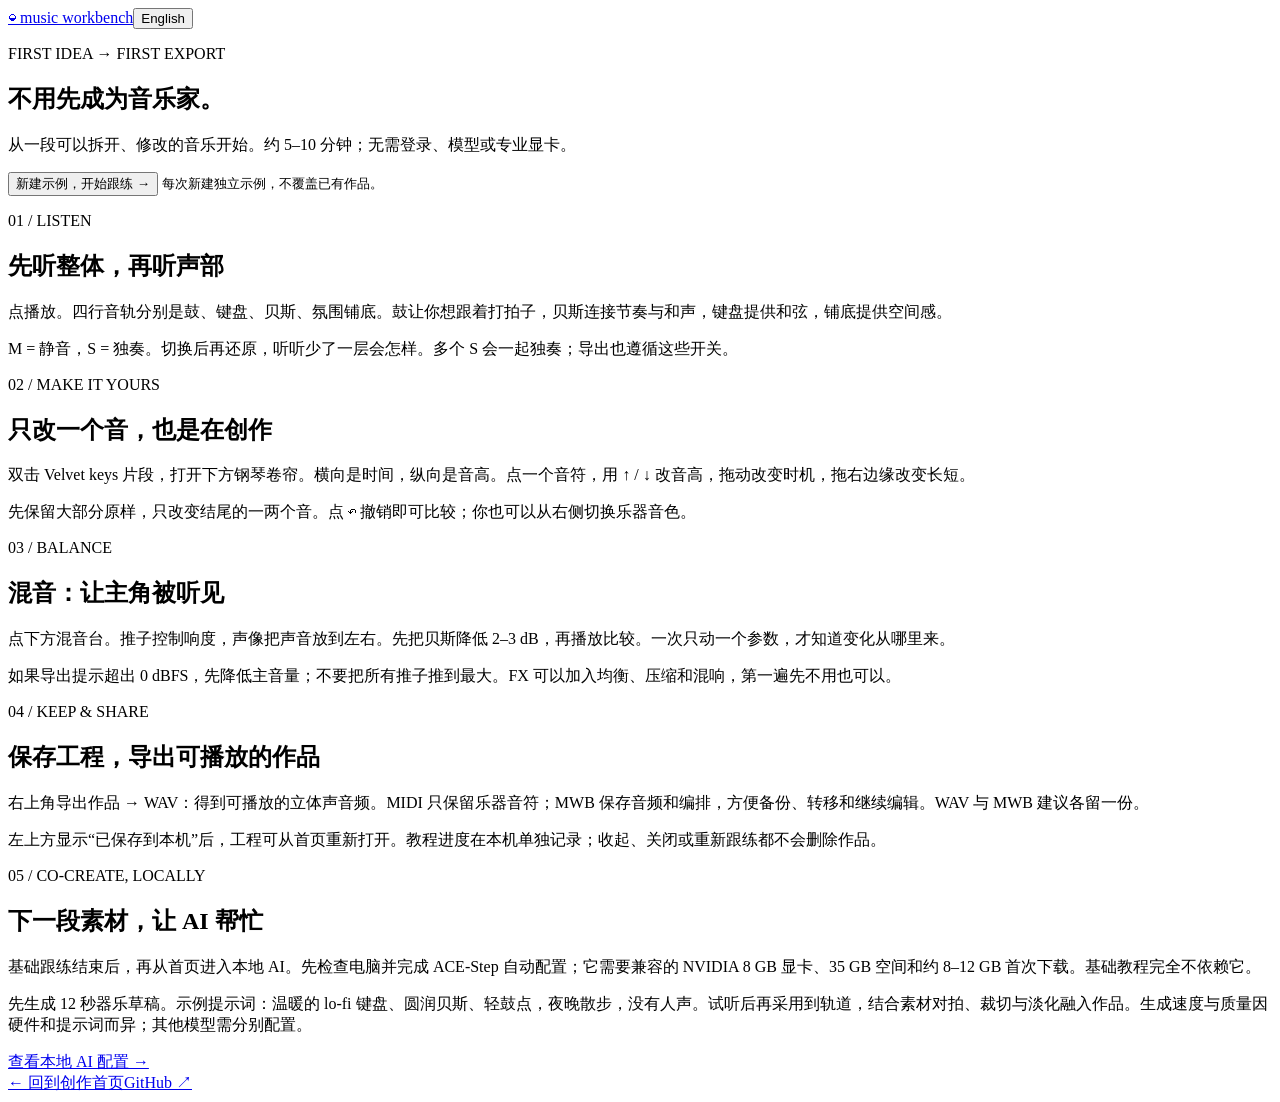
==== src/music_studio/ui/static/learn.html @ f2aeacde "Ship Windows preview with local AI setup and guided first sketch" ====
<!doctype html>
<html lang="zh-CN">
  <head>
    <meta charset="utf-8" />
    <meta name="viewport" content="width=device-width,initial-scale=1" />
    <title>Music Workbench · 入门 / Get started</title>
    <link rel="stylesheet" href="/welcome.css" />
    <link rel="stylesheet" href="/learn.css" />
    <script defer src="/learn.js"></script>
  </head>
  <body>
    <main>
      <header>
        <a class="wordmark" href="/welcome.html">◒ music workbench</a
        ><button id="learn-language">English</button>
      </header>
      <section class="learn-hero">
        <p class="eyebrow">FIRST IDEA → FIRST EXPORT</p>
        <h1 data-zh="不用先成为音乐家。" data-en="Start before you feel ready.">
          不用先成为音乐家。
        </h1>
        <p
          data-zh="从一段可以拆开、修改的音乐开始。约 5–10 分钟；无需登录、模型或专业显卡。"
          data-en="Start with music you can take apart and change. Allow 5–10 minutes. No login, models or dedicated GPU required."
        >
          从一段可以拆开、修改的音乐开始。约 5–10
          分钟；无需登录、模型或专业显卡。
        </p>
        <button
          class="learn-start"
          id="learn-start"
          data-zh="新建示例，开始跟练 →"
          data-en="Create an example and follow along →"
        >
          新建示例，开始跟练 →
        </button>
        <small
          data-zh="每次新建独立示例，不覆盖已有作品。"
          data-en="Each click creates a separate example and keeps your existing work."
          >每次新建独立示例，不覆盖已有作品。</small
        >
        <p id="learn-error" role="alert"></p>
      </section>
      <div class="learn-grid">
        <section>
          <span class="card-number">01 / LISTEN</span>
          <h2
            data-zh="先听整体，再听声部"
            data-en="Listen to the whole, then the parts"
          >
            先听整体，再听声部
          </h2>
          <p
            data-zh="点播放。四行音轨分别是鼓、键盘、贝斯、氛围铺底。鼓让你想跟着打拍子，贝斯连接节奏与和声，键盘提供和弦，铺底提供空间感。"
            data-en="Press Play. The four tracks are drums, keys, bass and pad. Drums give the pulse, bass connects rhythm and harmony, keys supply chords and pad adds space."
          >
            点播放。四行音轨分别是鼓、键盘、贝斯、氛围铺底。鼓让你想跟着打拍子，贝斯连接节奏与和声，键盘提供和弦，铺底提供空间感。
          </p>
          <p
            data-zh="M = 静音，S = 独奏。切换后再还原，听听少了一层会怎样。多个 S 会一起独奏；导出也遵循这些开关。"
            data-en="M mutes and S solos a track. Toggle and restore them to hear what each layer adds. Multiple solos play together; exports also respect these switches."
          >
            M = 静音，S = 独奏。切换后再还原，听听少了一层会怎样。多个 S
            会一起独奏；导出也遵循这些开关。
          </p>
        </section>
        <section>
          <span class="card-number">02 / MAKE IT YOURS</span>
          <h2
            data-zh="只改一个音，也是在创作"
            data-en="One changed note is a beginning"
          >
            只改一个音，也是在创作
          </h2>
          <p
            data-zh="双击 Velvet keys 片段，打开下方钢琴卷帘。横向是时间，纵向是音高。点一个音符，用 ↑ / ↓ 改音高，拖动改变时机，拖右边缘改变长短。"
            data-en="Double-click Velvet keys to open the piano roll. Time runs horizontally and pitch vertically. Select a note and use ↑ / ↓ to change pitch, drag to move it, or drag its right edge to change its length."
          >
            双击 Velvet keys
            片段，打开下方钢琴卷帘。横向是时间，纵向是音高。点一个音符，用 ↑ / ↓
            改音高，拖动改变时机，拖右边缘改变长短。
          </p>
          <p
            data-zh="先保留大部分原样，只改变结尾的一两个音。点 ↶ 撤销即可比较；你也可以从右侧切换乐器音色。"
            data-en="Keep most of the sketch and change one or two ending notes. Use ↶ Undo to compare. You can also choose a different instrument in the inspector."
          >
            先保留大部分原样，只改变结尾的一两个音。点 ↶
            撤销即可比较；你也可以从右侧切换乐器音色。
          </p>
        </section>
        <section>
          <span class="card-number">03 / BALANCE</span>
          <h2
            data-zh="混音：让主角被听见"
            data-en="Mix: let the main idea be heard"
          >
            混音：让主角被听见
          </h2>
          <p
            data-zh="点下方混音台。推子控制响度，声像把声音放到左右。先把贝斯降低 2–3 dB，再播放比较。一次只动一个参数，才知道变化从哪里来。"
            data-en="Open the Mixer tab. Faders control level and pan places sounds left or right. Lower bass by 2–3 dB and play again. Change one parameter at a time so you can hear its effect."
          >
            点下方混音台。推子控制响度，声像把声音放到左右。先把贝斯降低 2–3
            dB，再播放比较。一次只动一个参数，才知道变化从哪里来。
          </p>
          <p
            data-zh="如果导出提示超出 0 dBFS，先降低主音量；不要把所有推子推到最大。FX 可以加入均衡、压缩和混响，第一遍先不用也可以。"
            data-en="If export reports a peak above 0 dBFS, lower the master. Avoid turning every fader up. FX adds EQ, compression and reverb; it is fine to leave them for later."
          >
            如果导出提示超出 0 dBFS，先降低主音量；不要把所有推子推到最大。FX
            可以加入均衡、压缩和混响，第一遍先不用也可以。
          </p>
        </section>
        <section>
          <span class="card-number">04 / KEEP & SHARE</span>
          <h2
            data-zh="保存工程，导出可播放的作品"
            data-en="Keep the project, export the music"
          >
            保存工程，导出可播放的作品
          </h2>
          <p
            data-zh="右上角导出作品 → WAV：得到可播放的立体声音频。MIDI 只保留乐器音符；MWB 保存音频和编排，方便备份、转移和继续编辑。WAV 与 MWB 建议各留一份。"
            data-en="Export → WAV gives you a playable stereo file. MIDI keeps instrument notes; MWB keeps audio and arrangement for backup, transfer and editing. Keep both WAV and MWB."
          >
            右上角导出作品 → WAV：得到可播放的立体声音频。MIDI
            只保留乐器音符；MWB 保存音频和编排，方便备份、转移和继续编辑。WAV 与
            MWB 建议各留一份。
          </p>
          <p
            data-zh="左上方显示“已保存到本机”后，工程可从首页重新打开。教程进度在本机单独记录；收起、关闭或重新跟练都不会删除作品。"
            data-en="Once the top bar says Saved locally, reopen the project from Home. Lesson progress is stored separately on this computer. Collapsing, closing or repeating the lesson keeps your music."
          >
            左上方显示“已保存到本机”后，工程可从首页重新打开。教程进度在本机单独记录；收起、关闭或重新跟练都不会删除作品。
          </p>
        </section>
        <section class="learn-wide">
          <span class="card-number">05 / CO-CREATE, LOCALLY</span>
          <h2
            data-zh="下一段素材，让 AI 帮忙"
            data-en="Let AI help with your next material"
          >
            下一段素材，让 AI 帮忙
          </h2>
          <p
            data-zh="基础跟练结束后，再从首页进入本地 AI。先检查电脑并完成 ACE-Step 自动配置；它需要兼容的 NVIDIA 8 GB 显卡、35 GB 空间和约 8–12 GB 首次下载。基础教程完全不依赖它。"
            data-en="After the basic lesson, try local AI from Home. Complete ACE-Step setup first: it needs a compatible NVIDIA GPU with 8 GB VRAM, 35 GB free space and about 8–12 GB of initial downloads. The basic lesson needs none of this."
          >
            基础跟练结束后，再从首页进入本地 AI。先检查电脑并完成 ACE-Step
            自动配置；它需要兼容的 NVIDIA 8 GB 显卡、35 GB 空间和约 8–12 GB
            首次下载。基础教程完全不依赖它。
          </p>
          <p
            data-zh="先生成 12 秒器乐草稿。示例提示词：温暖的 lo-fi 键盘、圆润贝斯、轻鼓点，夜晚散步，没有人声。试听后再采用到轨道，结合素材对拍、裁切与淡化融入作品。生成速度与质量因硬件和提示词而异；其他模型需分别配置。"
            data-en="Start with a 12-second instrumental draft: warm lo-fi keys, round bass, light drums, a night walk, no vocals. Audition before adopting a track, then fit timing, trim and fade it into the piece. Speed and quality vary by hardware and prompt; other models require separate setup."
          >
            先生成 12 秒器乐草稿。示例提示词：温暖的 lo-fi
            键盘、圆润贝斯、轻鼓点，夜晚散步，没有人声。试听后再采用到轨道，结合素材对拍、裁切与淡化融入作品。生成速度与质量因硬件和提示词而异；其他模型需分别配置。
          </p>
          <a
            href="/ai-setup.html"
            data-zh="查看本地 AI 配置 →"
            data-en="Open local AI setup →"
            >查看本地 AI 配置 →</a
          >
        </section>
      </div>
      <footer>
        <a
          href="/welcome.html"
          data-zh="← 回到创作首页"
          data-en="← Back to Home"
          >← 回到创作首页</a
        ><a
          href="https://github.com/Hydr0g3ngz/music-workbench"
          target="_blank"
          rel="noreferrer"
          >GitHub ↗</a
        >
      </footer>
    </main>
  </body>
</html>
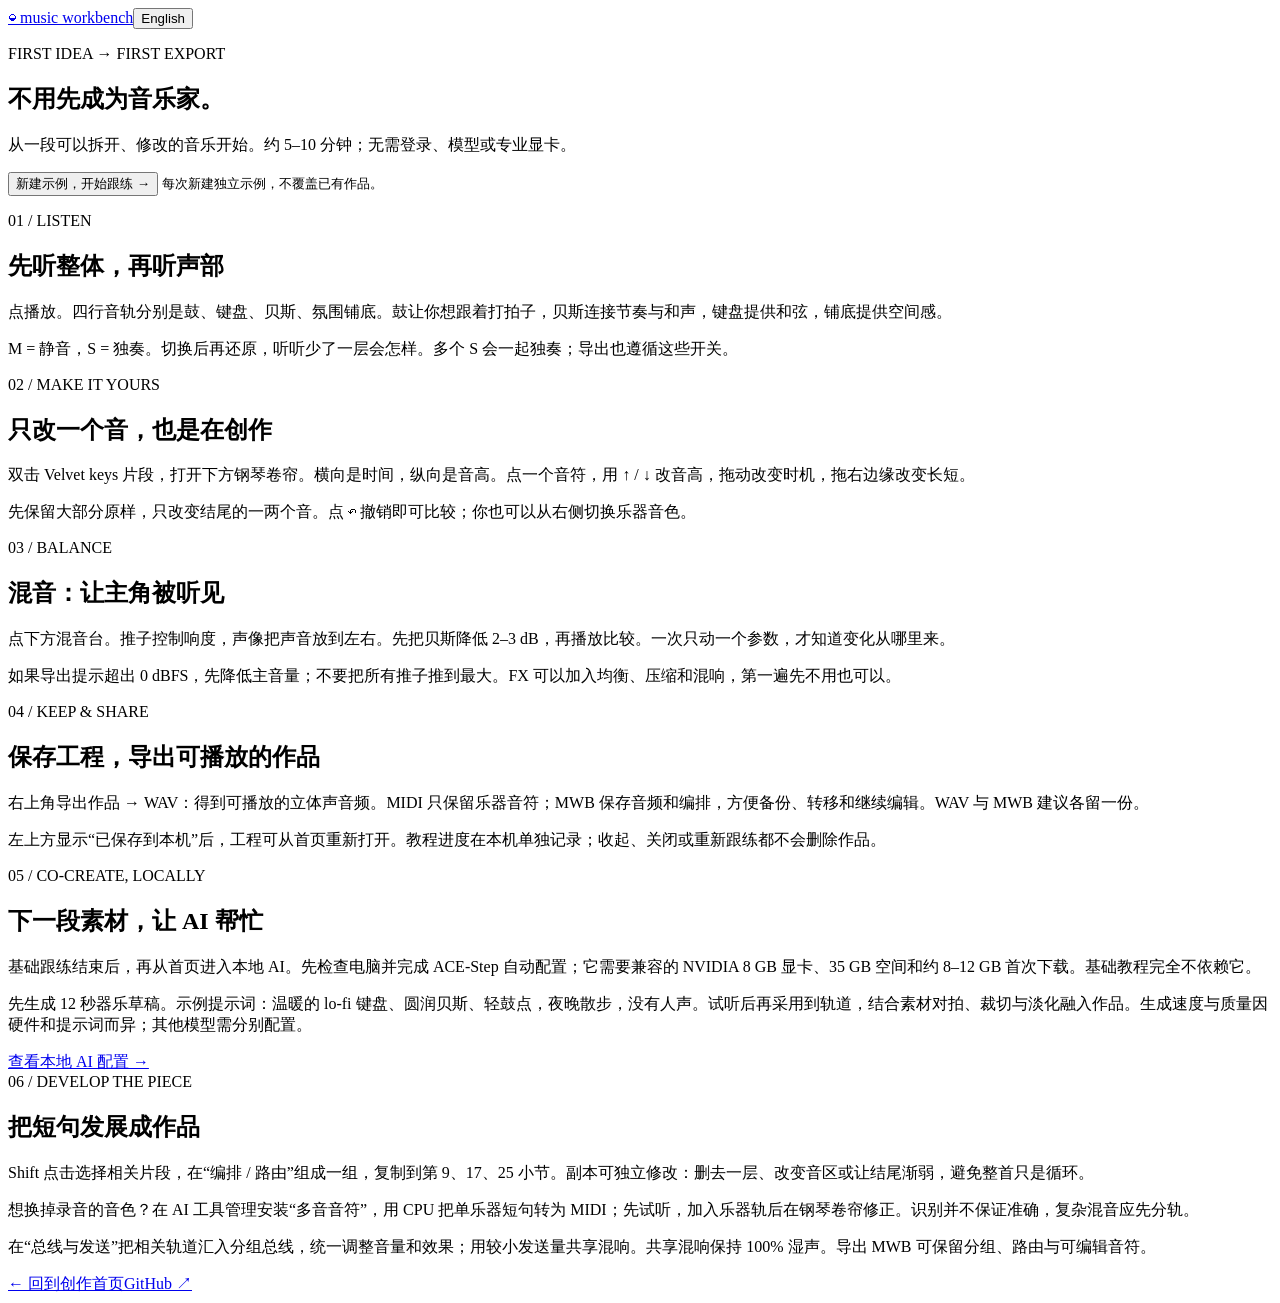
==== commit 5cd7bcdd: "feat: connect grouped arrangement, polyphonic notes and mix buses" ====
--- a/src/music_studio/ui/static/learn.html
+++ b/src/music_studio/ui/static/learn.html
@@ -6,6 +6,7 @@
     <title>Music Workbench · 入门 / Get started</title>
     <link rel="stylesheet" href="/welcome.css" />
     <link rel="stylesheet" href="/learn.css" />
+    <link rel="icon" type="image/svg+xml" href="/workbench-icon.svg" />
     <script defer src="/learn.js"></script>
   </head>
   <body>
@@ -164,6 +165,37 @@
             >查看本地 AI 配置 →</a
           >
         </section>
+        <section class="learn-wide">
+          <span class="card-number">06 / DEVELOP THE PIECE</span>
+          <h2
+            data-zh="把短句发展成作品"
+            data-en="Develop a phrase into a piece"
+          >
+            把短句发展成作品
+          </h2>
+          <p
+            data-zh="Shift 点击选择相关片段，在“编排 / 路由”组成一组，复制到第 9、17、25 小节。副本可独立修改：删去一层、改变音区或让结尾渐弱，避免整首只是循环。"
+            data-en="Shift-click related clips, group them in Arrange / route, then copy to bars 9, 17 and 25. Edit each copy independently: remove a layer, change register or fade the ending so the piece develops beyond a loop."
+          >
+            Shift 点击选择相关片段，在“编排 / 路由”组成一组，复制到第 9、17、25
+            小节。副本可独立修改：删去一层、改变音区或让结尾渐弱，避免整首只是循环。
+          </p>
+          <p
+            data-zh="想换掉录音的音色？在 AI 工具管理安装“多音音符”，用 CPU 把单乐器短句转为 MIDI；先试听，加入乐器轨后在钢琴卷帘修正。识别并不保证准确，复杂混音应先分轨。"
+            data-en="To change a recorded instrument, install Polyphonic notes in AI tools and transcribe a solo phrase on CPU. Audition, add notes to an instrument track and correct them in the piano roll. Estimates are imperfect; separate complex mixes first."
+          >
+            想换掉录音的音色？在 AI 工具管理安装“多音音符”，用 CPU
+            把单乐器短句转为
+            MIDI；先试听，加入乐器轨后在钢琴卷帘修正。识别并不保证准确，复杂混音应先分轨。
+          </p>
+          <p
+            data-zh="在“总线与发送”把相关轨道汇入分组总线，统一调整音量和效果；用较小发送量共享混响。共享混响保持 100% 湿声。导出 MWB 可保留分组、路由与可编辑音符。"
+            data-en="In Buses & sends, route related tracks through a group bus for shared level/effects, and use quiet sends into shared reverb. Keep shared reverb 100% wet. Export MWB to retain groups, routing and editable notes."
+          >
+            在“总线与发送”把相关轨道汇入分组总线，统一调整音量和效果；用较小发送量共享混响。共享混响保持
+            100% 湿声。导出 MWB 可保留分组、路由与可编辑音符。
+          </p>
+        </section>
       </div>
       <footer>
         <a
